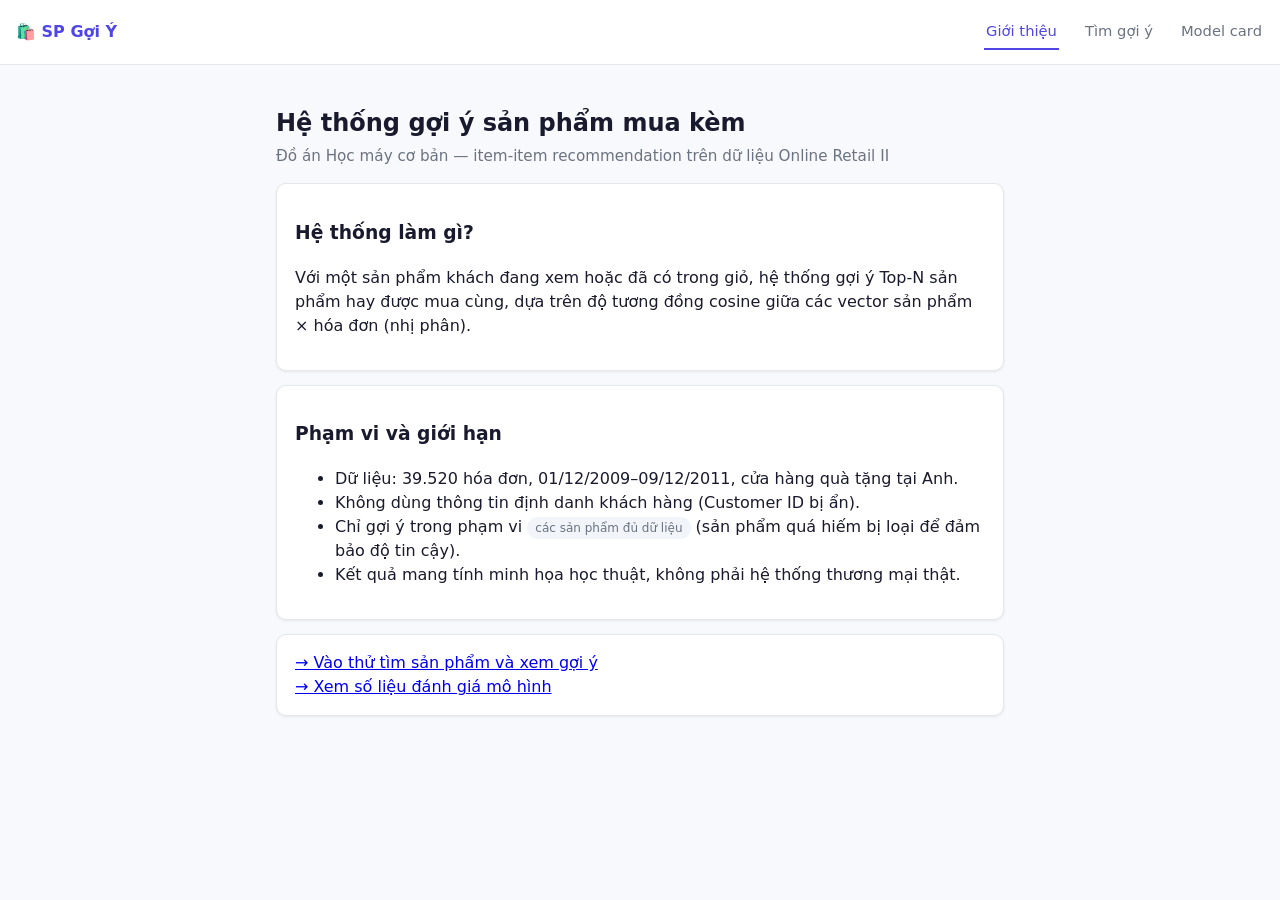
==== app/static/index.html @ 68c6b021 "Hoàn thiện web: API đầy đủ (search/similar-items/model-stats/health), giao diện 3 trang có CSS/JS dù" ====
<!DOCTYPE html>
<html lang="vi">
<head>
<meta charset="UTF-8">
<meta name="viewport" content="width=device-width, initial-scale=1">
<title>Gợi ý sản phẩm mua kèm</title>
<link rel="stylesheet" href="style.css">
</head>
<body>
<nav class="navbar">
  <span class="brand">🛍️ SP Gợi Ý</span>
  <a href="index.html" class="active">Giới thiệu</a>
  <a href="search.html">Tìm gợi ý</a>
  <a href="dashboard.html">Model card</a>
</nav>
<div class="container">
  <h1>Hệ thống gợi ý sản phẩm mua kèm</h1>
  <p class="subtitle">Đồ án Học máy cơ bản — item-item recommendation trên dữ liệu Online Retail II</p>

  <div class="card">
    <h3>Hệ thống làm gì?</h3>
    <p>Với một sản phẩm khách đang xem hoặc đã có trong giỏ, hệ thống gợi ý
    Top-N sản phẩm hay được mua cùng, dựa trên độ tương đồng cosine giữa
    các vector sản phẩm × hóa đơn (nhị phân).</p>
  </div>

  <div class="card">
    <h3>Phạm vi và giới hạn</h3>
    <ul>
      <li>Dữ liệu: 39.520 hóa đơn, 01/12/2009–09/12/2011, cửa hàng quà tặng tại Anh.</li>
      <li>Không dùng thông tin định danh khách hàng (Customer ID bị ẩn).</li>
      <li>Chỉ gợi ý trong phạm vi <span class="badge muted">các sản phẩm đủ dữ liệu</span>
        (sản phẩm quá hiếm bị loại để đảm bảo độ tin cậy).</li>
      <li>Kết quả mang tính minh họa học thuật, không phải hệ thống thương mại thật.</li>
    </ul>
  </div>

  <div class="card">
    <a href="search.html">→ Vào thử tìm sản phẩm và xem gợi ý</a><br>
    <a href="dashboard.html">→ Xem số liệu đánh giá mô hình</a>
  </div>
</div>
</body>
</html>
---- app/static/style.css ----
:root {
  --primary: #4f46e5;
  --bg: #f8f9fc;
  --surface: #ffffff;
  --border: #e5e7eb;
  --text: #1a1a2e;
  --text-muted: #6b7280;
  --success: #16a34a;
  --error: #dc2626;
  --radius: 10px;
  --shadow: 0 1px 3px rgba(0,0,0,0.08);
}
* { box-sizing: border-box; }
body {
  font-family: -apple-system, "Segoe UI", system-ui, sans-serif;
  background: var(--bg); color: var(--text); margin: 0; line-height: 1.5;
}
.container { max-width: 760px; margin: 0 auto; padding: 24px 16px 60px; }

.navbar {
  background: var(--surface); border-bottom: 1px solid var(--border);
  padding: 14px 16px; display: flex; gap: 24px; align-items: center;
  position: sticky; top: 0; z-index: 100;
}
.navbar .brand { font-weight: 700; color: var(--primary); margin-right: auto; }
.navbar a { text-decoration: none; color: var(--text-muted); font-size: 0.92rem; padding: 6px 2px; border-bottom: 2px solid transparent; }
.navbar a.active, .navbar a:hover { color: var(--primary); border-bottom-color: var(--primary); }

h1 { font-size: 1.5rem; margin-bottom: 4px; }
.subtitle { color: var(--text-muted); margin-top: 0; font-size: 0.95rem; }

.card { background: var(--surface); border: 1px solid var(--border); border-radius: var(--radius); padding: 16px 18px; box-shadow: var(--shadow); margin-bottom: 14px; }

label { font-size: 0.85rem; color: var(--text-muted); display: block; margin-bottom: 4px; }
input[type=text], input[type=number] { width: 100%; padding: 10px 12px; font-size: 1rem; border: 1px solid var(--border); border-radius: 8px; }
input:focus { outline: 2px solid var(--primary); outline-offset: 1px; }
.hint { font-size: 0.78rem; color: var(--text-muted); margin-top: 4px; }

.badge { display: inline-block; padding: 2px 8px; border-radius: 999px; font-size: 0.75rem; }
.badge.muted { background: #f1f5f9; color: var(--text-muted); }

.state-box { text-align: center; padding: 24px; color: var(--text-muted); font-size: 0.9rem; }
.state-box.error { color: var(--error); }

.search-box { position: relative; }
.suggestions { position: absolute; top: calc(100% + 4px); left: 0; right: 0; background: var(--surface); border: 1px solid var(--border); border-radius: 8px; max-height: 260px; overflow-y: auto; list-style: none; margin: 0; padding: 4px; box-shadow: var(--shadow); z-index: 20; }
.suggestions li { padding: 9px 10px; cursor: pointer; border-radius: 6px; font-size: 0.92rem; }
.suggestions li:hover { background: #eef2ff; }
.suggestions .code { color: var(--text-muted); font-size: 0.8em; }

.item-list { list-style: none; padding: 0; margin: 0; }
.item-list li { display: flex; justify-content: space-between; align-items: center; padding: 12px; border: 1px solid var(--border); border-radius: 8px; margin-bottom: 8px; }
.item-list .name { font-size: 0.95rem; }
.item-list .code { color: var(--text-muted); font-size: 0.78rem; display: block; }
.item-list .score { color: var(--primary); font-weight: 600; font-size: 0.85rem; white-space: nowrap; }

.bar-row { display: flex; align-items: center; gap: 10px; margin-bottom: 8px; font-size: 0.85rem; }
.bar-row .label { width: 140px; flex-shrink: 0; color: var(--text-muted); }
.bar-track { flex: 1; background: #eef0f4; border-radius: 6px; height: 14px; overflow: hidden; }
.bar-fill { background: var(--primary); height: 100%; border-radius: 6px; }
.bar-value { width: 48px; text-align: right; font-weight: 600; }

.stat-grid { display: grid; grid-template-columns: repeat(auto-fit, minmax(140px, 1fr)); gap: 12px; }
.stat-grid .card { text-align: center; }
.stat-grid .num { font-size: 1.6rem; font-weight: 700; color: var(--primary); }
.stat-grid .label { font-size: 0.8rem; color: var(--text-muted); }

@media (max-width: 480px) {
  .navbar { gap: 14px; padding: 12px; }
  .container { padding: 16px 12px 40px; }
}
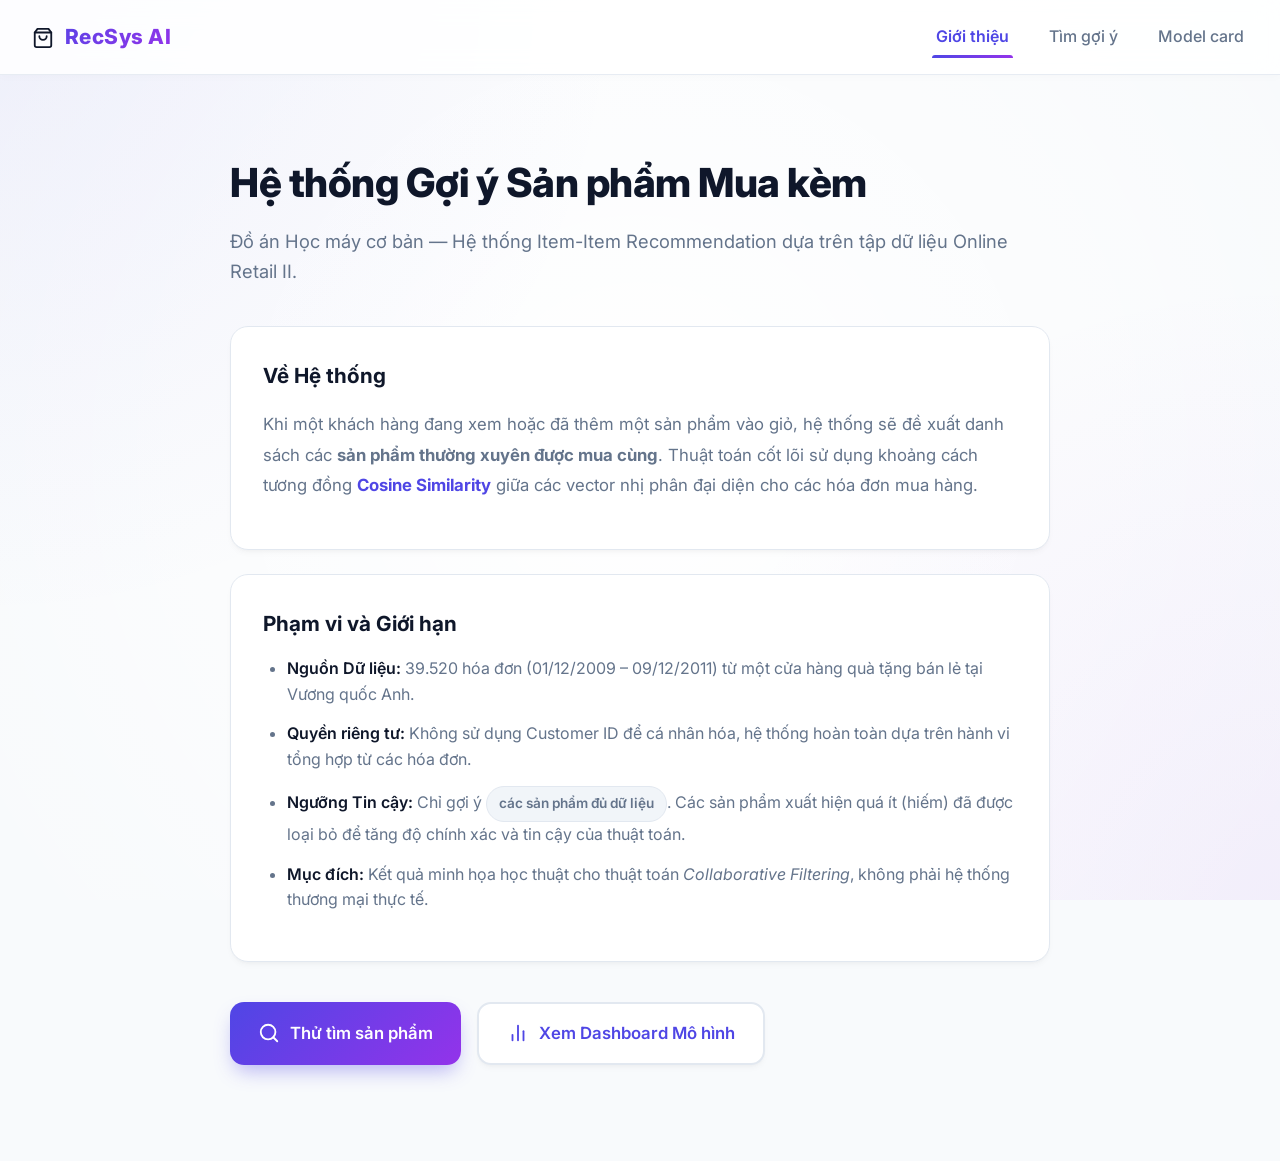
==== commit 6a4e8b96: "Cải thiện Web Demo kết quả." ====
--- a/app/static/index.html
+++ b/app/static/index.html
@@ -3,41 +3,50 @@
 <head>
 <meta charset="UTF-8">
 <meta name="viewport" content="width=device-width, initial-scale=1">
-<title>Gợi ý sản phẩm mua kèm</title>
+<title>Hệ thống Gợi ý Sản phẩm Mua kèm</title>
 <link rel="stylesheet" href="style.css">
 </head>
 <body>
 <nav class="navbar">
-  <span class="brand">🛍️ SP Gợi Ý</span>
+  <span class="brand">
+    <svg width="22" height="22" viewBox="0 0 24 24" fill="none" stroke="currentColor" stroke-width="2" stroke-linecap="round" stroke-linejoin="round" style="vertical-align: text-bottom; margin-right: 6px;"><path d="M6 2L3 6v14a2 2 0 0 0 2 2h14a2 2 0 0 0 2-2V6l-3-4z"></path><line x1="3" y1="6" x2="21" y2="6"></line><path d="M16 10a4 4 0 0 1-8 0"></path></svg>
+    RecSys AI
+  </span>
   <a href="index.html" class="active">Giới thiệu</a>
   <a href="search.html">Tìm gợi ý</a>
   <a href="dashboard.html">Model card</a>
 </nav>
+
 <div class="container">
-  <h1>Hệ thống gợi ý sản phẩm mua kèm</h1>
-  <p class="subtitle">Đồ án Học máy cơ bản — item-item recommendation trên dữ liệu Online Retail II</p>
+  <h1>Hệ thống Gợi ý Sản phẩm Mua kèm</h1>
+  <p class="subtitle">Đồ án Học máy cơ bản — Hệ thống Item-Item Recommendation dựa trên tập dữ liệu Online Retail II.</p>
 
   <div class="card">
-    <h3>Hệ thống làm gì?</h3>
-    <p>Với một sản phẩm khách đang xem hoặc đã có trong giỏ, hệ thống gợi ý
-    Top-N sản phẩm hay được mua cùng, dựa trên độ tương đồng cosine giữa
-    các vector sản phẩm × hóa đơn (nhị phân).</p>
+    <h3>Về Hệ thống</h3>
+    <p style="color: var(--text-muted); line-height: 1.8; font-size: 1.05rem;">
+      Khi một khách hàng đang xem hoặc đã thêm một sản phẩm vào giỏ, hệ thống sẽ đề xuất danh sách các <strong>sản phẩm thường xuyên được mua cùng</strong>. Thuật toán cốt lõi sử dụng khoảng cách tương đồng <strong style="color: var(--primary);">Cosine Similarity</strong> giữa các vector nhị phân đại diện cho các hóa đơn mua hàng.
+    </p>
   </div>
 
   <div class="card">
-    <h3>Phạm vi và giới hạn</h3>
-    <ul>
-      <li>Dữ liệu: 39.520 hóa đơn, 01/12/2009–09/12/2011, cửa hàng quà tặng tại Anh.</li>
-      <li>Không dùng thông tin định danh khách hàng (Customer ID bị ẩn).</li>
-      <li>Chỉ gợi ý trong phạm vi <span class="badge muted">các sản phẩm đủ dữ liệu</span>
-        (sản phẩm quá hiếm bị loại để đảm bảo độ tin cậy).</li>
-      <li>Kết quả mang tính minh họa học thuật, không phải hệ thống thương mại thật.</li>
+    <h3>Phạm vi và Giới hạn</h3>
+    <ul class="styled-list">
+      <li><strong>Nguồn Dữ liệu:</strong> 39.520 hóa đơn (01/12/2009 – 09/12/2011) từ một cửa hàng quà tặng bán lẻ tại Vương quốc Anh.</li>
+      <li><strong>Quyền riêng tư:</strong> Không sử dụng Customer ID để cá nhân hóa, hệ thống hoàn toàn dựa trên hành vi tổng hợp từ các hóa đơn.</li>
+      <li><strong>Ngưỡng Tin cậy:</strong> Chỉ gợi ý <span class="badge muted">các sản phẩm đủ dữ liệu</span>. Các sản phẩm xuất hiện quá ít (hiếm) đã được loại bỏ để tăng độ chính xác và tin cậy của thuật toán.</li>
+      <li><strong>Mục đích:</strong> Kết quả minh họa học thuật cho thuật toán <em>Collaborative Filtering</em>, không phải hệ thống thương mại thực tế.</li>
     </ul>
   </div>
 
-  <div class="card">
-    <a href="search.html">→ Vào thử tìm sản phẩm và xem gợi ý</a><br>
-    <a href="dashboard.html">→ Xem số liệu đánh giá mô hình</a>
+  <div style="display: flex; flex-wrap: wrap; margin-top: 40px;">
+    <a href="search.html" class="action-link">
+      <svg viewBox="0 0 24 24" fill="none" stroke="currentColor" stroke-width="2" stroke-linecap="round" stroke-linejoin="round"><circle cx="11" cy="11" r="8"></circle><line x1="21" y1="21" x2="16.65" y2="16.65"></line></svg>
+      Thử tìm sản phẩm
+    </a>
+    <a href="dashboard.html" class="action-link secondary">
+      <svg viewBox="0 0 24 24" fill="none" stroke="currentColor" stroke-width="2" stroke-linecap="round" stroke-linejoin="round"><line x1="18" y1="20" x2="18" y2="10"></line><line x1="12" y1="20" x2="12" y2="4"></line><line x1="6" y1="20" x2="6" y2="14"></line></svg>
+      Xem Dashboard Mô hình
+    </a>
   </div>
 </div>
 </body>
--- a/app/static/style.css
+++ b/app/static/style.css
@@ -1,71 +1,303 @@
+@import url('https://fonts.googleapis.com/css2?family=Inter:wght@300;400;500;600;700;800&display=swap');
+
 :root {
   --primary: #4f46e5;
-  --bg: #f8f9fc;
+  --primary-hover: #4338ca;
+  --secondary: #9333ea;
+  --bg-light: #f8fafc;
   --surface: #ffffff;
-  --border: #e5e7eb;
-  --text: #1a1a2e;
-  --text-muted: #6b7280;
-  --success: #16a34a;
-  --error: #dc2626;
-  --radius: 10px;
-  --shadow: 0 1px 3px rgba(0,0,0,0.08);
-}
+  --surface-hover: #f1f5f9;
+  --border: #e2e8f0;
+  --border-focus: rgba(79, 70, 229, 0.4);
+  --text-main: #0f172a;
+  --text-muted: #64748b;
+  --success: #10b981;
+  --error: #ef4444;
+  --radius: 18px;
+  --shadow-sm: 0 4px 6px -1px rgba(0, 0, 0, 0.03), 0 2px 4px -1px rgba(0, 0, 0, 0.03);
+  --shadow-lg: 0 20px 40px -10px rgba(0, 0, 0, 0.08);
+  --shadow-hover: 0 25px 50px -12px rgba(79, 70, 229, 0.15);
+  --glow: 0 0 0 4px rgba(79, 70, 229, 0.15);
+}
+
 * { box-sizing: border-box; }
+
 body {
-  font-family: -apple-system, "Segoe UI", system-ui, sans-serif;
-  background: var(--bg); color: var(--text); margin: 0; line-height: 1.5;
-}
-.container { max-width: 760px; margin: 0 auto; padding: 24px 16px 60px; }
-
+  font-family: 'Inter', system-ui, sans-serif;
+  background-color: var(--bg-light);
+  background-image: 
+    radial-gradient(circle at 0% 0%, rgba(79, 70, 229, 0.06) 0%, transparent 40%),
+    radial-gradient(circle at 100% 100%, rgba(147, 51, 234, 0.06) 0%, transparent 40%),
+    radial-gradient(circle at 50% 50%, #ffffff 0%, transparent 100%);
+  background-attachment: fixed;
+  color: var(--text-main);
+  margin: 0; 
+  line-height: 1.6;
+  min-height: 100vh;
+}
+
+.container { 
+  max-width: 860px; 
+  margin: 0 auto; 
+  padding: 50px 20px 80px; 
+  animation: fadeIn 0.6s cubic-bezier(0.16, 1, 0.3, 1) forwards;
+}
+
+/* Animations */
+@keyframes fadeIn {
+  from { opacity: 0; transform: translateY(15px); }
+  to { opacity: 1; transform: translateY(0); }
+}
+
+@keyframes pulseGlow {
+  0% { box-shadow: 0 0 0 0 rgba(79, 70, 229, 0.3); }
+  70% { box-shadow: 0 0 0 10px rgba(79, 70, 229, 0); }
+  100% { box-shadow: 0 0 0 0 rgba(79, 70, 229, 0); }
+}
+
+/* Navbar */
 .navbar {
-  background: var(--surface); border-bottom: 1px solid var(--border);
-  padding: 14px 16px; display: flex; gap: 24px; align-items: center;
-  position: sticky; top: 0; z-index: 100;
-}
-.navbar .brand { font-weight: 700; color: var(--primary); margin-right: auto; }
-.navbar a { text-decoration: none; color: var(--text-muted); font-size: 0.92rem; padding: 6px 2px; border-bottom: 2px solid transparent; }
-.navbar a.active, .navbar a:hover { color: var(--primary); border-bottom-color: var(--primary); }
-
-h1 { font-size: 1.5rem; margin-bottom: 4px; }
-.subtitle { color: var(--text-muted); margin-top: 0; font-size: 0.95rem; }
-
-.card { background: var(--surface); border: 1px solid var(--border); border-radius: var(--radius); padding: 16px 18px; box-shadow: var(--shadow); margin-bottom: 14px; }
-
-label { font-size: 0.85rem; color: var(--text-muted); display: block; margin-bottom: 4px; }
-input[type=text], input[type=number] { width: 100%; padding: 10px 12px; font-size: 1rem; border: 1px solid var(--border); border-radius: 8px; }
-input:focus { outline: 2px solid var(--primary); outline-offset: 1px; }
-.hint { font-size: 0.78rem; color: var(--text-muted); margin-top: 4px; }
-
-.badge { display: inline-block; padding: 2px 8px; border-radius: 999px; font-size: 0.75rem; }
-.badge.muted { background: #f1f5f9; color: var(--text-muted); }
-
-.state-box { text-align: center; padding: 24px; color: var(--text-muted); font-size: 0.9rem; }
-.state-box.error { color: var(--error); }
-
+  background: rgba(255, 255, 255, 0.85);
+  backdrop-filter: blur(12px);
+  -webkit-backdrop-filter: blur(12px);
+  border-bottom: 1px solid rgba(226, 232, 240, 0.8);
+  padding: 16px 32px; 
+  display: flex; 
+  gap: 32px; 
+  align-items: center;
+  position: sticky; 
+  top: 0; 
+  z-index: 100;
+  box-shadow: 0 2px 10px rgba(0,0,0,0.02);
+}
+
+.navbar .brand { 
+  font-weight: 800; 
+  font-size: 1.3rem;
+  background: linear-gradient(135deg, var(--primary), var(--secondary));
+  -webkit-background-clip: text;
+  -webkit-text-fill-color: transparent;
+  margin-right: auto; 
+  letter-spacing: 0.5px;
+}
+
+.navbar a { 
+  text-decoration: none; 
+  color: var(--text-muted); 
+  font-size: 1rem; 
+  font-weight: 500;
+  padding: 8px 4px; 
+  position: relative;
+  transition: color 0.3s ease;
+}
+
+.navbar a::after {
+  content: '';
+  position: absolute;
+  bottom: 0; left: 0; right: 0;
+  height: 3px;
+  background: linear-gradient(90deg, var(--primary), var(--secondary));
+  transform: scaleX(0);
+  transition: transform 0.3s cubic-bezier(0.16, 1, 0.3, 1);
+  transform-origin: center;
+  border-radius: 3px 3px 0 0;
+}
+
+.navbar a.active { color: var(--primary); font-weight: 600;}
+.navbar a.active::after { transform: scaleX(1); }
+.navbar a:hover { color: var(--text-main); }
+.navbar a:hover::after { transform: scaleX(1); }
+
+/* Typography */
+h1 { 
+  font-size: 2.5rem; 
+  margin-bottom: 12px; 
+  font-weight: 800;
+  color: var(--text-main);
+  letter-spacing: -0.5px;
+}
+.subtitle { color: var(--text-muted); margin-top: 0; font-size: 1.15rem; margin-bottom: 40px; }
+h3 { margin-top: 0; font-size: 1.3rem; font-weight: 700; color: var(--text-main); margin-bottom: 16px;}
+
+/* Cards */
+.card { 
+  background: var(--surface); 
+  border: 1px solid var(--border); 
+  border-radius: var(--radius); 
+  padding: 32px; 
+  box-shadow: var(--shadow-sm); 
+  margin-bottom: 24px; 
+  transition: transform 0.4s cubic-bezier(0.16, 1, 0.3, 1), box-shadow 0.4s cubic-bezier(0.16, 1, 0.3, 1);
+}
+
+/* Forms */
+label { font-size: 0.95rem; font-weight: 600; color: var(--text-main); display: block; margin-bottom: 10px; }
+input[type=text], input[type=number] { 
+  width: 100%; 
+  padding: 16px 20px; 
+  font-size: 1.05rem; 
+  color: var(--text-main);
+  background: #f8fafc;
+  border: 1px solid var(--border); 
+  border-radius: 14px; 
+  transition: all 0.3s ease;
+  font-family: inherit;
+}
+input::placeholder { color: #94a3b8; }
+input:focus { 
+  outline: none; 
+  border-color: var(--primary); 
+  box-shadow: var(--glow); 
+  background: var(--surface);
+}
+.hint { font-size: 0.9rem; color: var(--text-muted); margin-top: 10px; }
+
+/* Badges */
+.badge { display: inline-block; padding: 6px 12px; border-radius: 999px; font-size: 0.85rem; font-weight: 600; }
+.badge.muted { background: #f1f5f9; color: var(--text-muted); border: 1px solid #e2e8f0; }
+
+/* State Boxes */
+.state-box { text-align: center; padding: 40px; color: var(--text-muted); font-size: 1.1rem; border-radius: var(--radius); background: #f8fafc; border: 2px dashed #cbd5e1; font-weight: 500;}
+.state-box.error { color: var(--error); border-color: rgba(239, 68, 68, 0.3); background: rgba(239, 68, 68, 0.05); }
+
+/* Search Box */
 .search-box { position: relative; }
-.suggestions { position: absolute; top: calc(100% + 4px); left: 0; right: 0; background: var(--surface); border: 1px solid var(--border); border-radius: 8px; max-height: 260px; overflow-y: auto; list-style: none; margin: 0; padding: 4px; box-shadow: var(--shadow); z-index: 20; }
-.suggestions li { padding: 9px 10px; cursor: pointer; border-radius: 6px; font-size: 0.92rem; }
-.suggestions li:hover { background: #eef2ff; }
-.suggestions .code { color: var(--text-muted); font-size: 0.8em; }
-
+.suggestions { 
+  position: absolute; 
+  top: calc(100% + 10px); left: 0; right: 0; 
+  background: var(--surface); 
+  border: 1px solid var(--border); 
+  border-radius: 16px; 
+  max-height: 320px; overflow-y: auto; 
+  list-style: none; margin: 0; padding: 10px; 
+  box-shadow: var(--shadow-lg); 
+  z-index: 20; 
+}
+.suggestions::-webkit-scrollbar { width: 8px; }
+.suggestions::-webkit-scrollbar-track { background: transparent; }
+.suggestions::-webkit-scrollbar-thumb { background: #cbd5e1; border-radius: 4px; }
+.suggestions li { padding: 14px 16px; cursor: pointer; border-radius: 10px; font-size: 1rem; transition: all 0.2s; display: flex; align-items: center; justify-content: space-between; color: var(--text-main); font-weight: 500;}
+.suggestions li:hover { background: #f1f5f9; color: var(--primary);}
+.suggestions .code { color: var(--primary); font-size: 0.85rem; font-family: monospace; background: rgba(79, 70, 229, 0.1); padding: 4px 8px; border-radius: 6px;}
+
+/* Item Lists */
 .item-list { list-style: none; padding: 0; margin: 0; }
-.item-list li { display: flex; justify-content: space-between; align-items: center; padding: 12px; border: 1px solid var(--border); border-radius: 8px; margin-bottom: 8px; }
-.item-list .name { font-size: 0.95rem; }
-.item-list .code { color: var(--text-muted); font-size: 0.78rem; display: block; }
-.item-list .score { color: var(--primary); font-weight: 600; font-size: 0.85rem; white-space: nowrap; }
-
-.bar-row { display: flex; align-items: center; gap: 10px; margin-bottom: 8px; font-size: 0.85rem; }
-.bar-row .label { width: 140px; flex-shrink: 0; color: var(--text-muted); }
-.bar-track { flex: 1; background: #eef0f4; border-radius: 6px; height: 14px; overflow: hidden; }
-.bar-fill { background: var(--primary); height: 100%; border-radius: 6px; }
-.bar-value { width: 48px; text-align: right; font-weight: 600; }
-
-.stat-grid { display: grid; grid-template-columns: repeat(auto-fit, minmax(140px, 1fr)); gap: 12px; }
-.stat-grid .card { text-align: center; }
-.stat-grid .num { font-size: 1.6rem; font-weight: 700; color: var(--primary); }
-.stat-grid .label { font-size: 0.8rem; color: var(--text-muted); }
-
-@media (max-width: 480px) {
-  .navbar { gap: 14px; padding: 12px; }
-  .container { padding: 16px 12px 40px; }
+.item-list li { 
+  display: flex; justify-content: space-between; align-items: center; 
+  padding: 20px; 
+  background: #ffffff;
+  border: 1px solid var(--border); 
+  border-radius: 16px; 
+  margin-bottom: 12px; 
+  box-shadow: var(--shadow-sm);
+  transition: all 0.3s cubic-bezier(0.16, 1, 0.3, 1);
+}
+.item-list li:hover {
+  transform: translateX(6px);
+  border-color: rgba(79, 70, 229, 0.3);
+  box-shadow: 0 10px 20px -5px rgba(79, 70, 229, 0.1);
+}
+.item-list .name { font-size: 1.05rem; font-weight: 600; color: var(--text-main); display: block; margin-bottom: 6px;}
+.item-list .code { color: var(--text-muted); font-size: 0.9rem; font-family: monospace; }
+.item-list .score { 
+  background: linear-gradient(135deg, var(--primary), var(--secondary));
+  -webkit-background-clip: text;
+  -webkit-text-fill-color: transparent;
+  font-weight: 800; 
+  font-size: 1.15rem; 
+  white-space: nowrap; 
+}
+
+/* Progress Bars */
+.bar-row { display: flex; align-items: center; gap: 20px; margin-bottom: 16px; font-size: 0.95rem; }
+.bar-row .label { width: 160px; flex-shrink: 0; color: var(--text-main); font-weight: 600;}
+.bar-track { flex: 1; background: #e2e8f0; border-radius: 999px; height: 16px; overflow: hidden; box-shadow: inset 0 2px 4px rgba(0,0,0,0.05);}
+.bar-fill { background: linear-gradient(90deg, var(--primary), var(--secondary)); height: 100%; border-radius: 999px; transition: width 1.2s cubic-bezier(0.34, 1.56, 0.64, 1); }
+.bar-value { width: 55px; text-align: right; font-weight: 800; color: var(--text-main); }
+
+/* Stat Grid */
+.stat-grid { display: grid; grid-template-columns: repeat(auto-fit, minmax(160px, 1fr)); gap: 20px; }
+.stat-grid .card { 
+  text-align: center; 
+  padding: 32px 20px; 
+  background: linear-gradient(180deg, #ffffff 0%, #f8fafc 100%);
+  margin-bottom: 0;
+  border-top: 4px solid var(--primary);
+}
+.stat-grid .card:hover {
+  transform: translateY(-4px); 
+  box-shadow: var(--shadow-hover);
+}
+.stat-grid .num { 
+  font-size: 2.4rem; 
+  font-weight: 800; 
+  background: linear-gradient(135deg, var(--primary), var(--secondary));
+  -webkit-background-clip: text;
+  -webkit-text-fill-color: transparent;
+  margin-bottom: 12px;
+  line-height: 1.2;
+}
+.stat-grid .label { font-size: 0.9rem; font-weight: 600; color: var(--text-muted); text-transform: uppercase; letter-spacing: 0.5px;}
+
+/* Links / Buttons */
+.action-link {
+  display: inline-flex;
+  align-items: center;
+  gap: 10px;
+  color: var(--surface);
+  text-decoration: none;
+  font-weight: 600;
+  font-size: 1.05rem;
+  padding: 16px 28px;
+  background: linear-gradient(135deg, var(--primary), var(--secondary));
+  border: none;
+  border-radius: 14px;
+  transition: all 0.3s cubic-bezier(0.16, 1, 0.3, 1);
+  margin-bottom: 16px;
+  margin-right: 16px;
+  box-shadow: 0 10px 20px -5px rgba(79, 70, 229, 0.4);
+}
+.action-link:hover {
+  transform: translateY(-3px);
+  box-shadow: 0 15px 25px -5px rgba(79, 70, 229, 0.5);
+  filter: brightness(1.1);
+}
+.action-link svg {
+  width: 22px; height: 22px;
+  color: var(--surface);
+}
+
+.action-link.secondary {
+  background: #ffffff;
+  color: var(--primary);
+  border: 2px solid var(--border);
+  box-shadow: var(--shadow-sm);
+}
+.action-link.secondary:hover {
+  border-color: var(--primary);
+  color: var(--primary-hover);
+  box-shadow: 0 10px 20px -5px rgba(79, 70, 229, 0.15);
+}
+.action-link.secondary svg {
+  color: var(--primary);
+}
+
+ul.styled-list {
+  padding-left: 24px;
+  color: var(--text-muted);
+}
+ul.styled-list li {
+  margin-bottom: 14px;
+}
+ul.styled-list li strong {
+  color: var(--text-main);
+  font-weight: 600;
+}
+
+@media (max-width: 600px) {
+  .navbar { gap: 16px; padding: 14px 20px; }
+  .navbar .brand { font-size: 1.2rem; }
+  .container { padding: 30px 16px 60px; }
+  h1 { font-size: 2rem; }
+  .stat-grid { grid-template-columns: 1fr 1fr; }
 }
